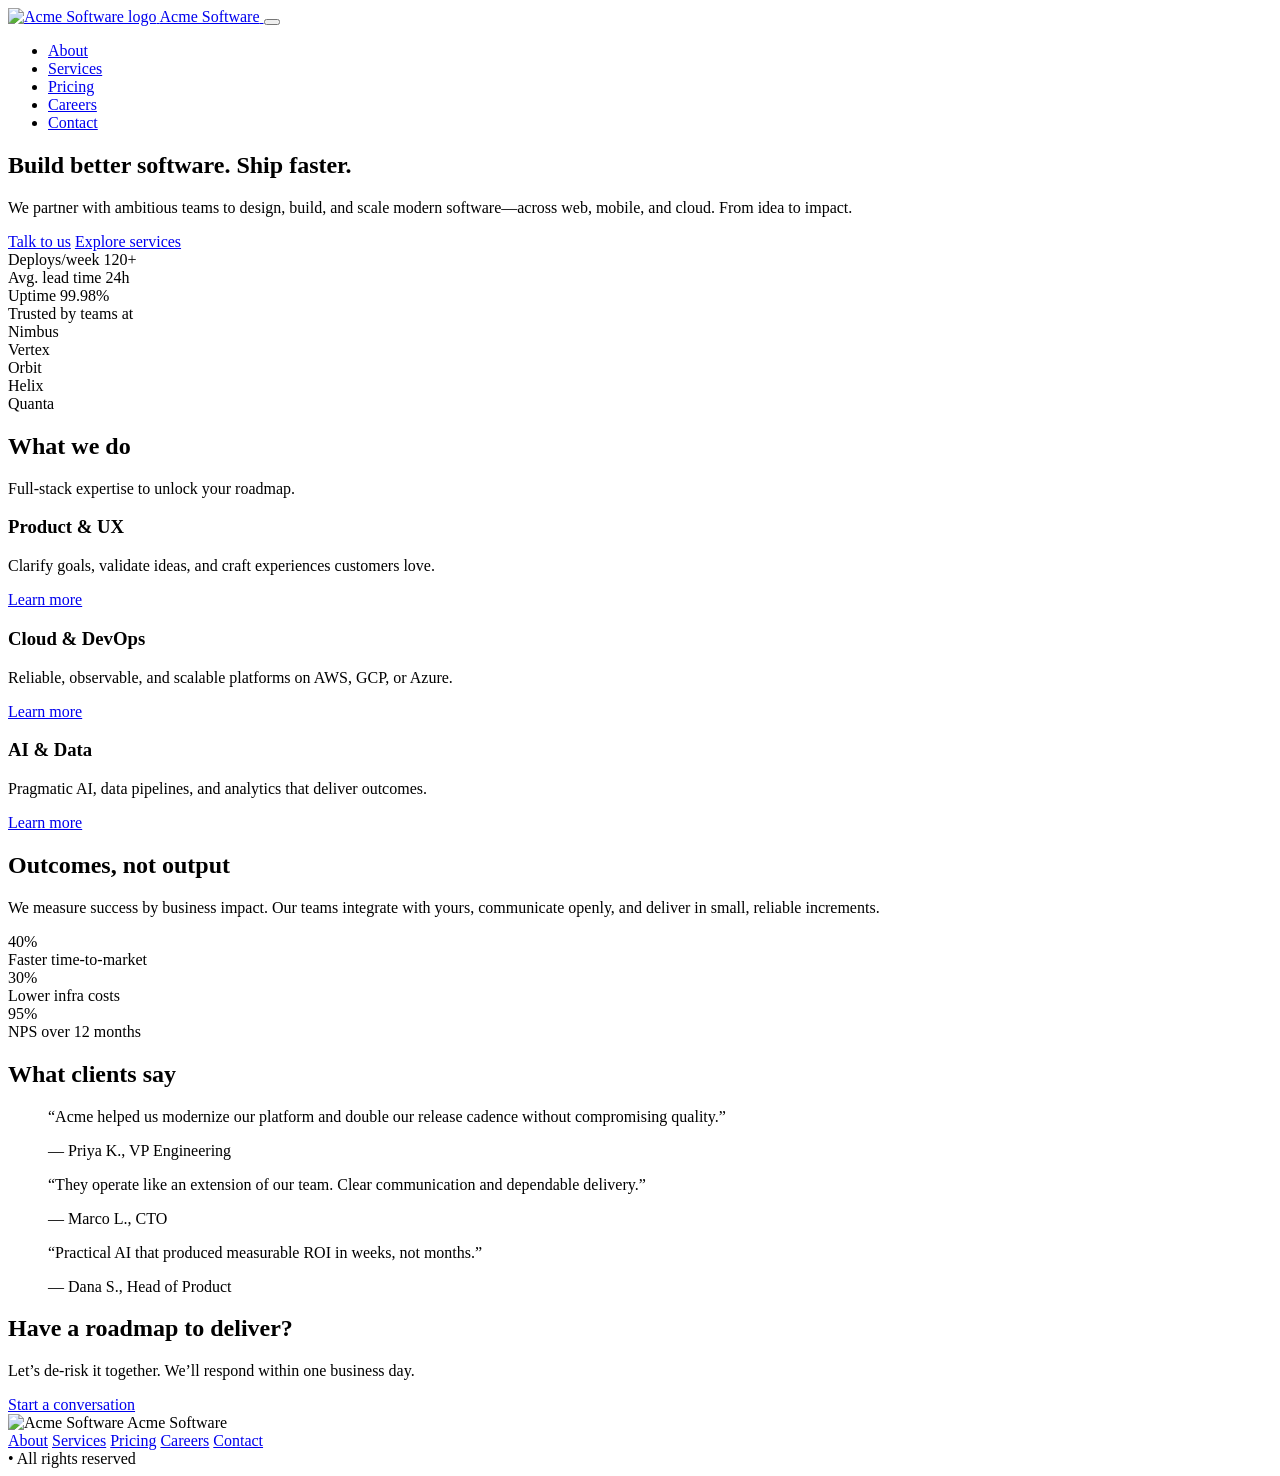
==== website/index.html @ 190fca0d "Checkpoint before follow-up message Co-authored-by: ambujcool4u <ambujcool4u@gmail.com>" ====
<!DOCTYPE html>
<html lang="en">
  <head>
    <meta charset="utf-8" />
    <meta name="viewport" content="width=device-width, initial-scale=1" />
    <title>Acme Software — Build Better, Ship Faster</title>
    <meta name="description" content="Acme Software helps teams design, build, and scale modern software with confidence. Services include product design, cloud, DevOps, and AI." />
    <link rel="icon" href="/website/assets/img/logo.svg" type="image/svg+xml" />
    <link rel="preload" href="/website/assets/css/styles.css" as="style" />
    <link rel="stylesheet" href="/website/assets/css/styles.css" />
  </head>
  <body>
    <header class="site-header">
      <div class="container header-inner">
        <a class="brand" href="/website/index.html" aria-label="Acme Software home">
          <img src="/website/assets/img/logo.svg" alt="Acme Software logo" width="32" height="32" />
          <span>Acme Software</span>
        </a>
        <button class="nav-toggle" aria-expanded="false" aria-controls="site-nav" aria-label="Toggle navigation">
          <span class="nav-toggle-bar"></span>
          <span class="nav-toggle-bar"></span>
          <span class="nav-toggle-bar"></span>
        </button>
        <nav id="site-nav" class="site-nav">
          <ul>
            <li><a href="/website/about.html">About</a></li>
            <li><a href="/website/services.html">Services</a></li>
            <li><a href="/website/pricing.html">Pricing</a></li>
            <li><a href="/website/careers.html">Careers</a></li>
            <li><a href="/website/contact.html" class="btn btn-sm btn-primary">Contact</a></li>
          </ul>
        </nav>
      </div>
    </header>

    <main>
      <section class="hero">
        <div class="container hero-inner">
          <div class="hero-copy">
            <h1>Build better software. Ship faster.</h1>
            <p>
              We partner with ambitious teams to design, build, and scale modern
              software—across web, mobile, and cloud. From idea to impact.
            </p>
            <div class="hero-ctas">
              <a href="/website/contact.html" class="btn btn-primary">Talk to us</a>
              <a href="/website/services.html" class="btn btn-outline">Explore services</a>
            </div>
          </div>
          <div class="hero-media" aria-hidden="true">
            <div class="hero-card">
              <div class="kpi">
                <span class="kpi-label">Deploys/week</span>
                <span class="kpi-value">120+</span>
              </div>
              <div class="kpi">
                <span class="kpi-label">Avg. lead time</span>
                <span class="kpi-value">24h</span>
              </div>
              <div class="kpi">
                <span class="kpi-label">Uptime</span>
                <span class="kpi-value">99.98%</span>
              </div>
            </div>
          </div>
        </div>
      </section>

      <section class="logos" aria-label="Customer logos">
        <div class="container logos-grid">
          <span>Trusted by teams at</span>
          <div class="logo-row">
            <div class="logo-badge">Nimbus</div>
            <div class="logo-badge">Vertex</div>
            <div class="logo-badge">Orbit</div>
            <div class="logo-badge">Helix</div>
            <div class="logo-badge">Quanta</div>
          </div>
        </div>
      </section>

      <section class="features">
        <div class="container">
          <div class="section-head">
            <h2>What we do</h2>
            <p>Full-stack expertise to unlock your roadmap.</p>
          </div>
          <div class="grid grid-3">
            <div class="card">
              <h3>Product & UX</h3>
              <p>Clarify goals, validate ideas, and craft experiences customers love.</p>
              <a class="link-arrow" href="/website/services.html#product">Learn more</a>
            </div>
            <div class="card">
              <h3>Cloud & DevOps</h3>
              <p>Reliable, observable, and scalable platforms on AWS, GCP, or Azure.</p>
              <a class="link-arrow" href="/website/services.html#cloud">Learn more</a>
            </div>
            <div class="card">
              <h3>AI & Data</h3>
              <p>Pragmatic AI, data pipelines, and analytics that deliver outcomes.</p>
              <a class="link-arrow" href="/website/services.html#ai">Learn more</a>
            </div>
          </div>
        </div>
      </section>

      <section class="highlight">
        <div class="container highlight-inner">
          <div>
            <h2>Outcomes, not output</h2>
            <p>
              We measure success by business impact. Our teams integrate with yours,
              communicate openly, and deliver in small, reliable increments.
            </p>
          </div>
          <div class="stat-cards">
            <div class="stat">
              <div class="stat-value">40%</div>
              <div class="stat-label">Faster time-to-market</div>
            </div>
            <div class="stat">
              <div class="stat-value">30%</div>
              <div class="stat-label">Lower infra costs</div>
            </div>
            <div class="stat">
              <div class="stat-value">95%</div>
              <div class="stat-label">NPS over 12 months</div>
            </div>
          </div>
        </div>
      </section>

      <section class="testimonials">
        <div class="container">
          <div class="section-head">
            <h2>What clients say</h2>
          </div>
          <div class="testimonial-list">
            <blockquote class="testimonial">
              <p>
                “Acme helped us modernize our platform and double our release
                cadence without compromising quality.”
              </p>
              <footer>— Priya K., VP Engineering</footer>
            </blockquote>
            <blockquote class="testimonial">
              <p>
                “They operate like an extension of our team. Clear communication
                and dependable delivery.”
              </p>
              <footer>— Marco L., CTO</footer>
            </blockquote>
            <blockquote class="testimonial">
              <p>
                “Practical AI that produced measurable ROI in weeks, not months.”
              </p>
              <footer>— Dana S., Head of Product</footer>
            </blockquote>
          </div>
        </div>
      </section>

      <section class="cta">
        <div class="container cta-inner">
          <h2>Have a roadmap to deliver?</h2>
          <p>Let’s de-risk it together. We’ll respond within one business day.</p>
          <a href="/website/contact.html" class="btn btn-primary btn-lg">Start a conversation</a>
        </div>
      </section>
    </main>

    <footer class="site-footer">
      <div class="container footer-inner">
        <div class="footer-brand">
          <img src="/website/assets/img/logo.svg" alt="Acme Software" width="28" height="28" />
          <span>Acme Software</span>
        </div>
        <nav class="footer-nav">
          <a href="/website/about.html">About</a>
          <a href="/website/services.html">Services</a>
          <a href="/website/pricing.html">Pricing</a>
          <a href="/website/careers.html">Careers</a>
          <a href="/website/contact.html">Contact</a>
        </nav>
        <div class="footer-meta">
          <span id="year"></span> • All rights reserved
        </div>
      </div>
    </footer>

    <script src="/website/assets/js/main.js" defer></script>
  </body>
  </html>
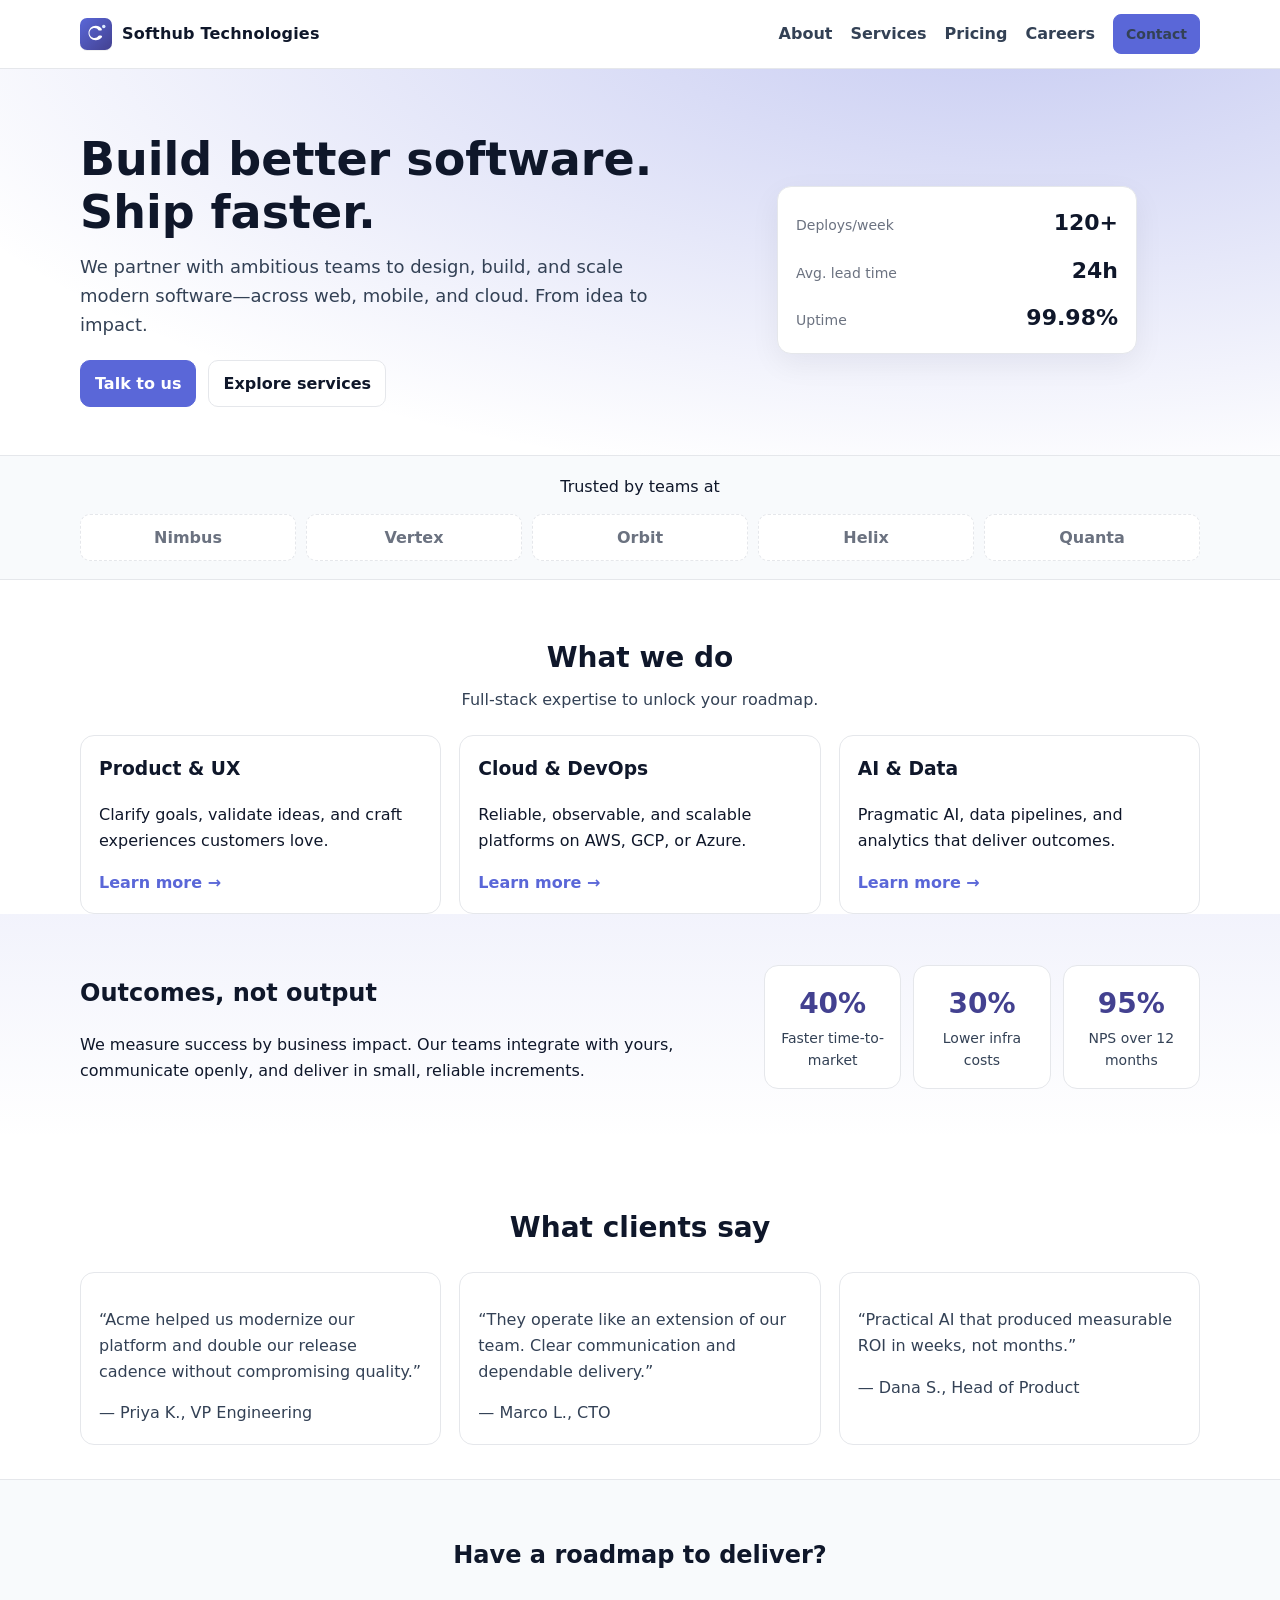
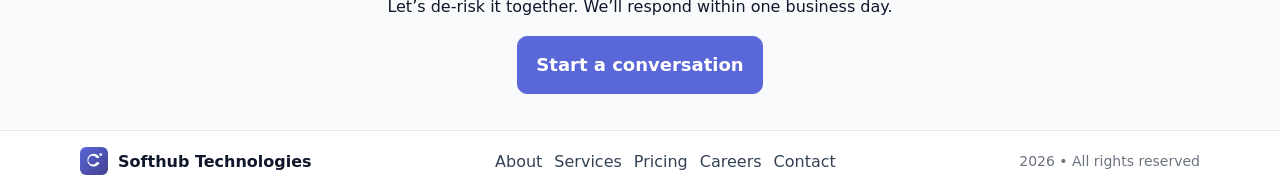
==== commit 031cc31e: "Rebrand website from Acme Software to Softhub Technologies Co-authored-by: ambujcool4u <ambujcool4u@" ====
--- a/website/index.html
+++ b/website/index.html
@@ -3,18 +3,18 @@
   <head>
     <meta charset="utf-8" />
     <meta name="viewport" content="width=device-width, initial-scale=1" />
-    <title>Acme Software — Build Better, Ship Faster</title>
-    <meta name="description" content="Acme Software helps teams design, build, and scale modern software with confidence. Services include product design, cloud, DevOps, and AI." />
-    <link rel="icon" href="/website/assets/img/logo.svg" type="image/svg+xml" />
-    <link rel="preload" href="/website/assets/css/styles.css" as="style" />
-    <link rel="stylesheet" href="/website/assets/css/styles.css" />
+    <title>Softhub Technologies — Build Better, Ship Faster</title>
+    <meta name="description" content="Softhub Technologies helps teams design, build, and scale modern software with confidence. Services include product design, cloud, DevOps, and AI." />
+    <link rel="icon" href="assets/img/logo.svg" type="image/svg+xml" />
+    <link rel="preload" href="assets/css/styles.css" as="style" />
+    <link rel="stylesheet" href="assets/css/styles.css" />
   </head>
   <body>
     <header class="site-header">
       <div class="container header-inner">
-        <a class="brand" href="/website/index.html" aria-label="Acme Software home">
-          <img src="/website/assets/img/logo.svg" alt="Acme Software logo" width="32" height="32" />
-          <span>Acme Software</span>
+        <a class="brand" href="index.html" aria-label="Softhub Technologies home">
+          <img src="assets/img/logo.svg" alt="Softhub Technologies logo" width="32" height="32" />
+          <span>Softhub Technologies</span>
         </a>
         <button class="nav-toggle" aria-expanded="false" aria-controls="site-nav" aria-label="Toggle navigation">
           <span class="nav-toggle-bar"></span>
@@ -23,11 +23,11 @@
         </button>
         <nav id="site-nav" class="site-nav">
           <ul>
-            <li><a href="/website/about.html">About</a></li>
-            <li><a href="/website/services.html">Services</a></li>
-            <li><a href="/website/pricing.html">Pricing</a></li>
-            <li><a href="/website/careers.html">Careers</a></li>
-            <li><a href="/website/contact.html" class="btn btn-sm btn-primary">Contact</a></li>
+            <li><a href="about.html">About</a></li>
+            <li><a href="services.html">Services</a></li>
+            <li><a href="pricing.html">Pricing</a></li>
+            <li><a href="careers.html">Careers</a></li>
+            <li><a href="contact.html" class="btn btn-sm btn-primary">Contact</a></li>
           </ul>
         </nav>
       </div>
@@ -43,8 +43,8 @@
               software—across web, mobile, and cloud. From idea to impact.
             </p>
             <div class="hero-ctas">
-              <a href="/website/contact.html" class="btn btn-primary">Talk to us</a>
-              <a href="/website/services.html" class="btn btn-outline">Explore services</a>
+              <a href="contact.html" class="btn btn-primary">Talk to us</a>
+              <a href="services.html" class="btn btn-outline">Explore services</a>
             </div>
           </div>
           <div class="hero-media" aria-hidden="true">
@@ -89,17 +89,17 @@
             <div class="card">
               <h3>Product & UX</h3>
               <p>Clarify goals, validate ideas, and craft experiences customers love.</p>
-              <a class="link-arrow" href="/website/services.html#product">Learn more</a>
+              <a class="link-arrow" href="services.html#product">Learn more</a>
             </div>
             <div class="card">
               <h3>Cloud & DevOps</h3>
               <p>Reliable, observable, and scalable platforms on AWS, GCP, or Azure.</p>
-              <a class="link-arrow" href="/website/services.html#cloud">Learn more</a>
+              <a class="link-arrow" href="services.html#cloud">Learn more</a>
             </div>
             <div class="card">
               <h3>AI & Data</h3>
               <p>Pragmatic AI, data pipelines, and analytics that deliver outcomes.</p>
-              <a class="link-arrow" href="/website/services.html#ai">Learn more</a>
+              <a class="link-arrow" href="services.html#ai">Learn more</a>
             </div>
           </div>
         </div>
@@ -173,15 +173,15 @@
     <footer class="site-footer">
       <div class="container footer-inner">
         <div class="footer-brand">
-          <img src="/website/assets/img/logo.svg" alt="Acme Software" width="28" height="28" />
-          <span>Acme Software</span>
+          <img src="assets/img/logo.svg" alt="Softhub Technologies" width="28" height="28" />
+          <span>Softhub Technologies</span>
         </div>
         <nav class="footer-nav">
-          <a href="/website/about.html">About</a>
-          <a href="/website/services.html">Services</a>
-          <a href="/website/pricing.html">Pricing</a>
-          <a href="/website/careers.html">Careers</a>
-          <a href="/website/contact.html">Contact</a>
+          <a href="about.html">About</a>
+          <a href="services.html">Services</a>
+          <a href="pricing.html">Pricing</a>
+          <a href="careers.html">Careers</a>
+          <a href="contact.html">Contact</a>
         </nav>
         <div class="footer-meta">
           <span id="year"></span> • All rights reserved
@@ -189,7 +189,7 @@
       </div>
     </footer>
 
-    <script src="/website/assets/js/main.js" defer></script>
+    <script src="assets/js/main.js" defer></script>
   </body>
   </html>
 
--- a/website/assets/css/styles.css
+++ b/website/assets/css/styles.css
@@ -0,0 +1,146 @@
+:root {
+  --brand: #5a67d8;
+  --brand-600: #4c51bf;
+  --brand-700: #434190;
+  --ink: #0f172a;
+  --ink-600: #334155;
+  --muted: #6b7280;
+  --bg: #ffffff;
+  --bg-alt: #f8fafc;
+  --card: #ffffff;
+  --border: #e5e7eb;
+  --success: #059669;
+}
+
+* { box-sizing: border-box; }
+html, body { height: 100%; }
+body {
+  margin: 0;
+  font-family: ui-sans-serif, system-ui, -apple-system, Segoe UI, Roboto, Ubuntu, Cantarell, Noto Sans, Helvetica Neue, Arial, "Apple Color Emoji", "Segoe UI Emoji";
+  color: var(--ink);
+  background: var(--bg);
+  line-height: 1.6;
+}
+
+img { max-width: 100%; display: block; }
+a { color: var(--brand); text-decoration: none; }
+a:hover { text-decoration: underline; }
+
+.container {
+  width: min(1120px, 92%);
+  margin: 0 auto;
+}
+
+/* Header */
+.site-header {
+  position: sticky; top: 0; z-index: 20;
+  background: rgba(255,255,255,0.8);
+  backdrop-filter: saturate(180%) blur(12px);
+  border-bottom: 1px solid var(--border);
+}
+.header-inner { display: flex; align-items: center; justify-content: space-between; padding: 14px 0; }
+.brand { display: inline-flex; align-items: center; gap: 10px; color: inherit; font-weight: 700; letter-spacing: 0.2px; }
+.brand img { filter: drop-shadow(0 1px 0 rgba(0,0,0,0.06)); }
+
+.site-nav ul { display: flex; list-style: none; gap: 18px; padding: 0; margin: 0; align-items: center; }
+.site-nav a { color: var(--ink-600); font-weight: 600; }
+.site-nav a[aria-current="page"] { color: var(--ink); }
+
+.nav-toggle { display: none; background: none; border: 0; padding: 6px; cursor: pointer; }
+.nav-toggle-bar { display: block; width: 22px; height: 2px; background: var(--ink); margin: 5px 0; border-radius: 2px; }
+
+/* Hero */
+.hero { background: radial-gradient(1200px 500px at 80% -20%, rgba(90, 103, 216, 0.35), rgba(255,255,255,0)) no-repeat, var(--bg); }
+.hero-inner { display: grid; grid-template-columns: 1.1fr 0.9fr; gap: 40px; padding: 64px 0 48px; align-items: center; }
+.hero h1 { font-size: clamp(28px, 4vw, 46px); line-height: 1.15; margin: 0 0 14px; }
+.hero p { font-size: clamp(16px, 2vw, 18px); color: var(--ink-600); margin: 0 0 20px; }
+.hero-ctas { display: flex; gap: 12px; flex-wrap: wrap; }
+.hero-media { display: flex; justify-content: center; }
+.hero-card { background: var(--card); border: 1px solid var(--border); border-radius: 14px; padding: 18px; display: grid; gap: 12px; width: min(360px, 100%); box-shadow: 0 10px 30px rgba(17, 24, 39, 0.06); }
+.kpi { display: flex; align-items: baseline; justify-content: space-between; }
+.kpi-label { color: var(--muted); font-size: 14px; }
+.kpi-value { font-weight: 800; font-size: 22px; }
+
+/* Sections */
+.section-head { text-align: center; margin: 56px 0 22px; }
+.section-head h2 { margin: 0 0 6px; font-size: 28px; }
+.section-head p { color: var(--ink-600); margin: 0; }
+
+.logos { border-top: 1px solid var(--border); border-bottom: 1px solid var(--border); background: var(--bg-alt); }
+.logos-grid { display: grid; grid-template-columns: 1fr; gap: 14px; padding: 18px 0; text-align: center; }
+.logo-row { display: grid; grid-template-columns: repeat(5, 1fr); gap: 10px; }
+.logo-badge { background: #fff; border: 1px dashed var(--border); border-radius: 10px; padding: 10px; color: var(--muted); font-weight: 600; }
+
+.grid { display: grid; gap: 18px; }
+.grid-3 { grid-template-columns: repeat(3, 1fr); }
+.card { background: var(--card); border: 1px solid var(--border); border-radius: 14px; padding: 18px; }
+.card h3 { margin-top: 0; }
+.link-arrow { font-weight: 700; }
+.link-arrow::after { content: " →"; }
+
+.highlight { background: linear-gradient(180deg, rgba(90,103,216,0.08), rgba(255,255,255,0)); }
+.highlight-inner { display: grid; grid-template-columns: 1.2fr 0.8fr; gap: 30px; padding: 40px 0; align-items: center; }
+.stat-cards { display: grid; grid-template-columns: repeat(3, 1fr); gap: 12px; }
+.stat { background: var(--card); border: 1px solid var(--border); border-radius: 14px; padding: 16px; text-align: center; }
+.stat-value { font-size: 28px; font-weight: 800; color: var(--brand-700); }
+.stat-label { color: var(--ink-600); font-size: 14px; }
+
+.testimonials { padding: 10px 0 34px; }
+.testimonial-list { display: grid; grid-template-columns: repeat(3, 1fr); gap: 18px; }
+.testimonial { margin: 0; background: var(--card); border: 1px solid var(--border); border-radius: 14px; padding: 18px; color: var(--ink-600); }
+
+.cta { border-top: 1px solid var(--border); background: var(--bg-alt); }
+.cta-inner { text-align: center; padding: 36px 0; }
+
+/* Page patterns */
+.page-hero { background: var(--bg-alt); border-bottom: 1px solid var(--border); }
+.page-hero .container { padding: 26px 0; }
+.content .container { padding: 22px 0; }
+.content.alt { background: var(--bg-alt); border-top: 1px solid var(--border); border-bottom: 1px solid var(--border); }
+.prose h2 { margin-top: 10px; }
+.prose ul { padding-left: 20px; }
+
+/* Footer */
+.site-footer { border-top: 1px solid var(--border); background: #fff; }
+.footer-inner { display: grid; grid-template-columns: auto 1fr auto; gap: 16px; align-items: center; padding: 16px 0; }
+.footer-brand { display: inline-flex; align-items: center; gap: 10px; font-weight: 700; }
+.footer-nav { display: flex; gap: 12px; justify-content: center; }
+.footer-nav a { color: var(--ink-600); }
+.footer-meta { color: var(--muted); font-size: 14px; }
+
+/* Buttons */
+.btn { display: inline-flex; align-items: center; justify-content: center; gap: 8px; font-weight: 700; border-radius: 10px; padding: 10px 14px; border: 1px solid transparent; text-decoration: none; }
+.btn-sm { padding: 8px 12px; border-radius: 8px; font-size: 14px; }
+.btn-lg { padding: 14px 18px; font-size: 18px; }
+.btn-primary { background: var(--brand); color: white; border-color: var(--brand); }
+.btn-primary:hover { background: var(--brand-600); }
+.btn-outline { background: white; color: var(--ink); border-color: var(--border); }
+.btn-outline:hover { border-color: var(--ink-600); }
+
+/* Forms */
+form { display: grid; gap: 12px; width: min(640px, 100%); }
+label { font-weight: 600; }
+input[type="text"], input[type="email"], textarea { width: 100%; padding: 10px 12px; border: 1px solid var(--border); border-radius: 10px; font: inherit; }
+textarea { min-height: 120px; resize: vertical; }
+.form-row { display: grid; grid-template-columns: 1fr 1fr; gap: 12px; }
+.form-help { color: var(--muted); font-size: 14px; }
+.form-success { color: var(--success); font-weight: 700; }
+
+/* Responsive */
+@media (max-width: 900px) {
+  .hero-inner { grid-template-columns: 1fr; padding-top: 40px; }
+  .highlight-inner { grid-template-columns: 1fr; }
+  .stat-cards { grid-template-columns: repeat(3, minmax(0, 1fr)); }
+}
+
+@media (max-width: 720px) {
+  .grid-3 { grid-template-columns: 1fr; }
+  .testimonial-list { grid-template-columns: 1fr; }
+  .logo-row { grid-template-columns: repeat(3, 1fr); }
+  .footer-inner { grid-template-columns: 1fr; text-align: center; }
+  .site-nav { display: none; position: absolute; inset: 56px 0 auto 0; background: #fff; border-bottom: 1px solid var(--border); }
+  .site-nav.open { display: block; }
+  .site-nav ul { flex-direction: column; align-items: stretch; padding: 10px; }
+  .nav-toggle { display: inline-block; }
+}
+
--- a/website/assets/css/styles.css
+++ b/website/assets/css/styles.css
@@ -0,0 +1,146 @@
+:root {
+  --brand: #5a67d8;
+  --brand-600: #4c51bf;
+  --brand-700: #434190;
+  --ink: #0f172a;
+  --ink-600: #334155;
+  --muted: #6b7280;
+  --bg: #ffffff;
+  --bg-alt: #f8fafc;
+  --card: #ffffff;
+  --border: #e5e7eb;
+  --success: #059669;
+}
+
+* { box-sizing: border-box; }
+html, body { height: 100%; }
+body {
+  margin: 0;
+  font-family: ui-sans-serif, system-ui, -apple-system, Segoe UI, Roboto, Ubuntu, Cantarell, Noto Sans, Helvetica Neue, Arial, "Apple Color Emoji", "Segoe UI Emoji";
+  color: var(--ink);
+  background: var(--bg);
+  line-height: 1.6;
+}
+
+img { max-width: 100%; display: block; }
+a { color: var(--brand); text-decoration: none; }
+a:hover { text-decoration: underline; }
+
+.container {
+  width: min(1120px, 92%);
+  margin: 0 auto;
+}
+
+/* Header */
+.site-header {
+  position: sticky; top: 0; z-index: 20;
+  background: rgba(255,255,255,0.8);
+  backdrop-filter: saturate(180%) blur(12px);
+  border-bottom: 1px solid var(--border);
+}
+.header-inner { display: flex; align-items: center; justify-content: space-between; padding: 14px 0; }
+.brand { display: inline-flex; align-items: center; gap: 10px; color: inherit; font-weight: 700; letter-spacing: 0.2px; }
+.brand img { filter: drop-shadow(0 1px 0 rgba(0,0,0,0.06)); }
+
+.site-nav ul { display: flex; list-style: none; gap: 18px; padding: 0; margin: 0; align-items: center; }
+.site-nav a { color: var(--ink-600); font-weight: 600; }
+.site-nav a[aria-current="page"] { color: var(--ink); }
+
+.nav-toggle { display: none; background: none; border: 0; padding: 6px; cursor: pointer; }
+.nav-toggle-bar { display: block; width: 22px; height: 2px; background: var(--ink); margin: 5px 0; border-radius: 2px; }
+
+/* Hero */
+.hero { background: radial-gradient(1200px 500px at 80% -20%, rgba(90, 103, 216, 0.35), rgba(255,255,255,0)) no-repeat, var(--bg); }
+.hero-inner { display: grid; grid-template-columns: 1.1fr 0.9fr; gap: 40px; padding: 64px 0 48px; align-items: center; }
+.hero h1 { font-size: clamp(28px, 4vw, 46px); line-height: 1.15; margin: 0 0 14px; }
+.hero p { font-size: clamp(16px, 2vw, 18px); color: var(--ink-600); margin: 0 0 20px; }
+.hero-ctas { display: flex; gap: 12px; flex-wrap: wrap; }
+.hero-media { display: flex; justify-content: center; }
+.hero-card { background: var(--card); border: 1px solid var(--border); border-radius: 14px; padding: 18px; display: grid; gap: 12px; width: min(360px, 100%); box-shadow: 0 10px 30px rgba(17, 24, 39, 0.06); }
+.kpi { display: flex; align-items: baseline; justify-content: space-between; }
+.kpi-label { color: var(--muted); font-size: 14px; }
+.kpi-value { font-weight: 800; font-size: 22px; }
+
+/* Sections */
+.section-head { text-align: center; margin: 56px 0 22px; }
+.section-head h2 { margin: 0 0 6px; font-size: 28px; }
+.section-head p { color: var(--ink-600); margin: 0; }
+
+.logos { border-top: 1px solid var(--border); border-bottom: 1px solid var(--border); background: var(--bg-alt); }
+.logos-grid { display: grid; grid-template-columns: 1fr; gap: 14px; padding: 18px 0; text-align: center; }
+.logo-row { display: grid; grid-template-columns: repeat(5, 1fr); gap: 10px; }
+.logo-badge { background: #fff; border: 1px dashed var(--border); border-radius: 10px; padding: 10px; color: var(--muted); font-weight: 600; }
+
+.grid { display: grid; gap: 18px; }
+.grid-3 { grid-template-columns: repeat(3, 1fr); }
+.card { background: var(--card); border: 1px solid var(--border); border-radius: 14px; padding: 18px; }
+.card h3 { margin-top: 0; }
+.link-arrow { font-weight: 700; }
+.link-arrow::after { content: " →"; }
+
+.highlight { background: linear-gradient(180deg, rgba(90,103,216,0.08), rgba(255,255,255,0)); }
+.highlight-inner { display: grid; grid-template-columns: 1.2fr 0.8fr; gap: 30px; padding: 40px 0; align-items: center; }
+.stat-cards { display: grid; grid-template-columns: repeat(3, 1fr); gap: 12px; }
+.stat { background: var(--card); border: 1px solid var(--border); border-radius: 14px; padding: 16px; text-align: center; }
+.stat-value { font-size: 28px; font-weight: 800; color: var(--brand-700); }
+.stat-label { color: var(--ink-600); font-size: 14px; }
+
+.testimonials { padding: 10px 0 34px; }
+.testimonial-list { display: grid; grid-template-columns: repeat(3, 1fr); gap: 18px; }
+.testimonial { margin: 0; background: var(--card); border: 1px solid var(--border); border-radius: 14px; padding: 18px; color: var(--ink-600); }
+
+.cta { border-top: 1px solid var(--border); background: var(--bg-alt); }
+.cta-inner { text-align: center; padding: 36px 0; }
+
+/* Page patterns */
+.page-hero { background: var(--bg-alt); border-bottom: 1px solid var(--border); }
+.page-hero .container { padding: 26px 0; }
+.content .container { padding: 22px 0; }
+.content.alt { background: var(--bg-alt); border-top: 1px solid var(--border); border-bottom: 1px solid var(--border); }
+.prose h2 { margin-top: 10px; }
+.prose ul { padding-left: 20px; }
+
+/* Footer */
+.site-footer { border-top: 1px solid var(--border); background: #fff; }
+.footer-inner { display: grid; grid-template-columns: auto 1fr auto; gap: 16px; align-items: center; padding: 16px 0; }
+.footer-brand { display: inline-flex; align-items: center; gap: 10px; font-weight: 700; }
+.footer-nav { display: flex; gap: 12px; justify-content: center; }
+.footer-nav a { color: var(--ink-600); }
+.footer-meta { color: var(--muted); font-size: 14px; }
+
+/* Buttons */
+.btn { display: inline-flex; align-items: center; justify-content: center; gap: 8px; font-weight: 700; border-radius: 10px; padding: 10px 14px; border: 1px solid transparent; text-decoration: none; }
+.btn-sm { padding: 8px 12px; border-radius: 8px; font-size: 14px; }
+.btn-lg { padding: 14px 18px; font-size: 18px; }
+.btn-primary { background: var(--brand); color: white; border-color: var(--brand); }
+.btn-primary:hover { background: var(--brand-600); }
+.btn-outline { background: white; color: var(--ink); border-color: var(--border); }
+.btn-outline:hover { border-color: var(--ink-600); }
+
+/* Forms */
+form { display: grid; gap: 12px; width: min(640px, 100%); }
+label { font-weight: 600; }
+input[type="text"], input[type="email"], textarea { width: 100%; padding: 10px 12px; border: 1px solid var(--border); border-radius: 10px; font: inherit; }
+textarea { min-height: 120px; resize: vertical; }
+.form-row { display: grid; grid-template-columns: 1fr 1fr; gap: 12px; }
+.form-help { color: var(--muted); font-size: 14px; }
+.form-success { color: var(--success); font-weight: 700; }
+
+/* Responsive */
+@media (max-width: 900px) {
+  .hero-inner { grid-template-columns: 1fr; padding-top: 40px; }
+  .highlight-inner { grid-template-columns: 1fr; }
+  .stat-cards { grid-template-columns: repeat(3, minmax(0, 1fr)); }
+}
+
+@media (max-width: 720px) {
+  .grid-3 { grid-template-columns: 1fr; }
+  .testimonial-list { grid-template-columns: 1fr; }
+  .logo-row { grid-template-columns: repeat(3, 1fr); }
+  .footer-inner { grid-template-columns: 1fr; text-align: center; }
+  .site-nav { display: none; position: absolute; inset: 56px 0 auto 0; background: #fff; border-bottom: 1px solid var(--border); }
+  .site-nav.open { display: block; }
+  .site-nav ul { flex-direction: column; align-items: stretch; padding: 10px; }
+  .nav-toggle { display: inline-block; }
+}
+
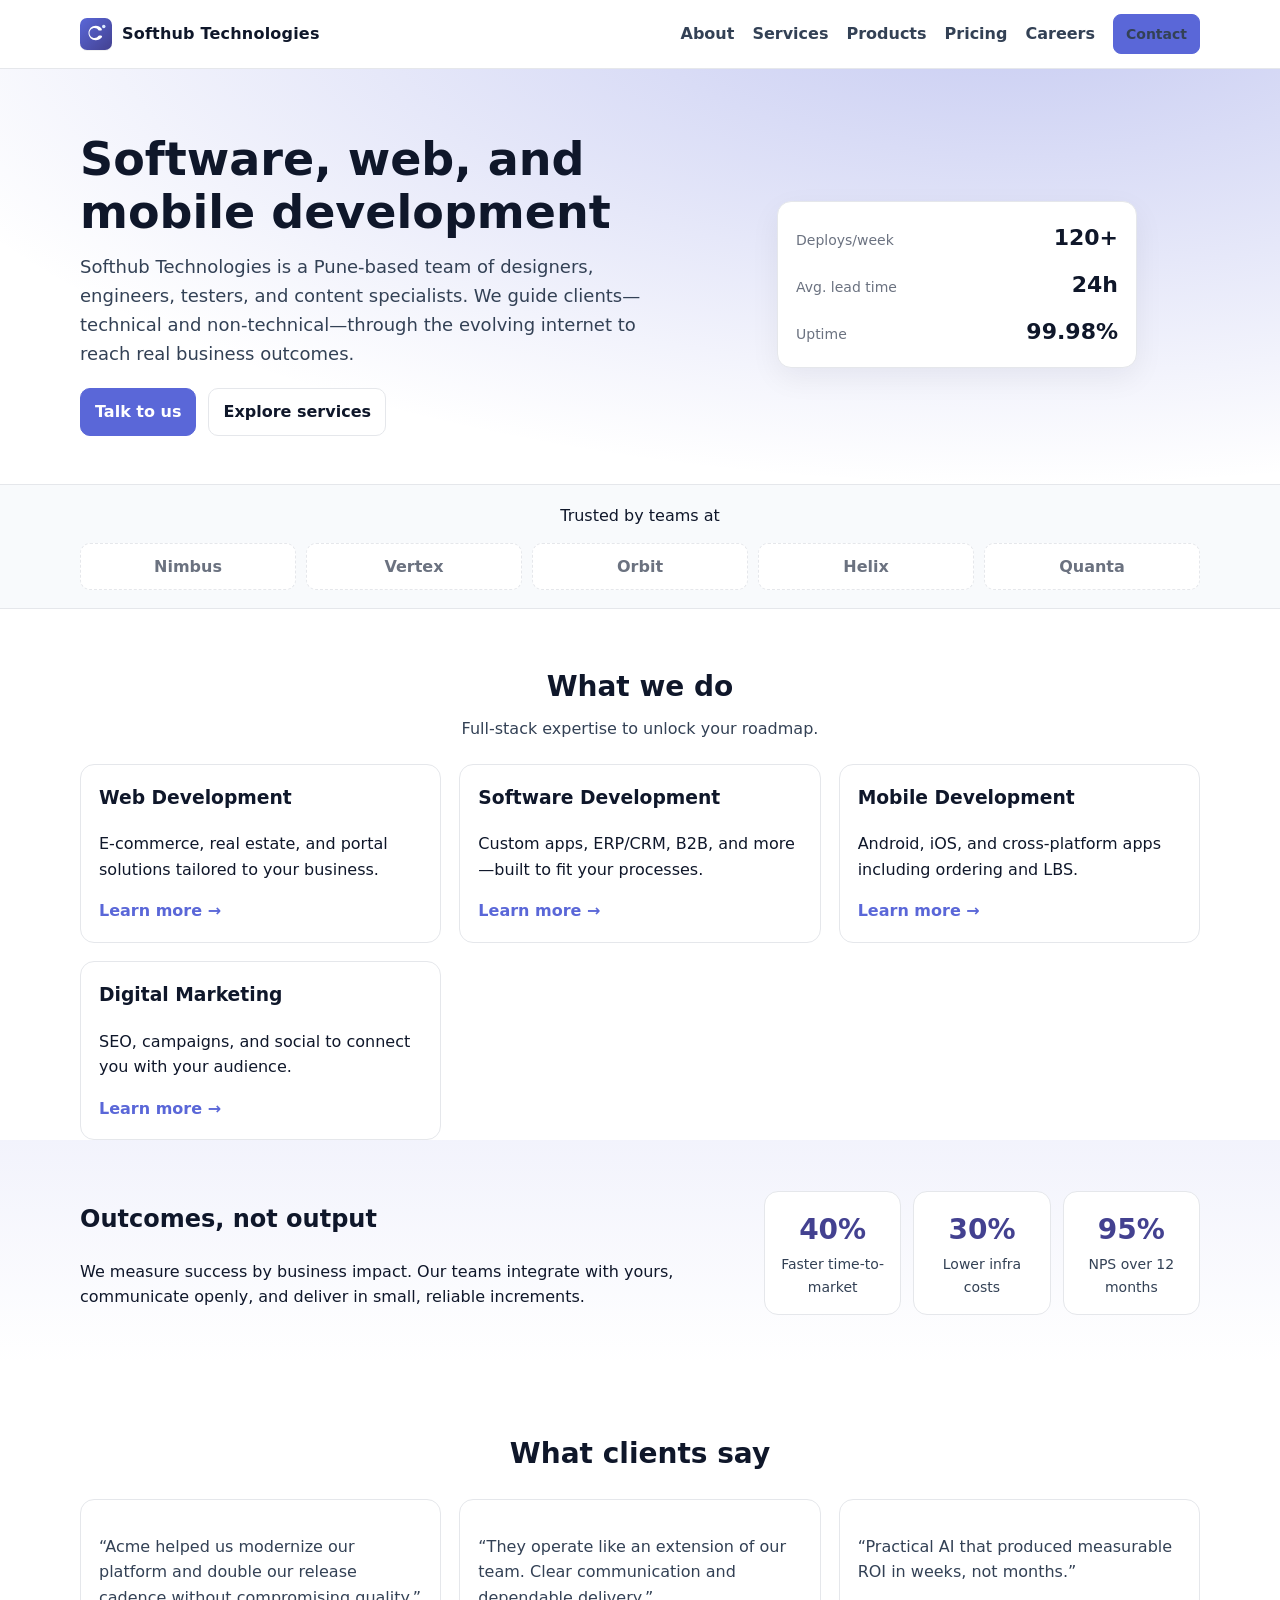
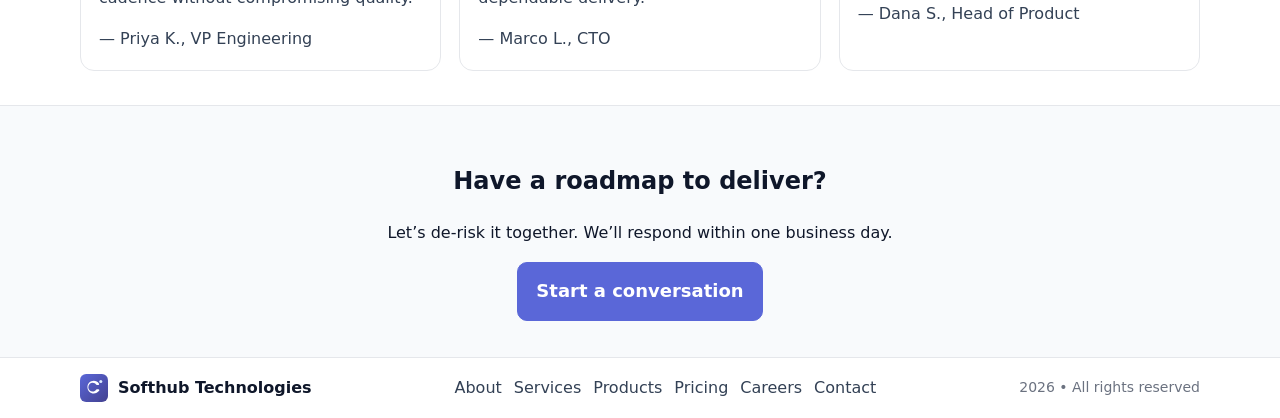
==== commit 7a4d51a6: "Rebrand website with new content, services, and products page Co-authored-by: ambujcool4u <ambujcool" ====
--- a/website/index.html
+++ b/website/index.html
@@ -25,6 +25,7 @@
           <ul>
             <li><a href="about.html">About</a></li>
             <li><a href="services.html">Services</a></li>
+            <li><a href="products.html">Products</a></li>
             <li><a href="pricing.html">Pricing</a></li>
             <li><a href="careers.html">Careers</a></li>
             <li><a href="contact.html" class="btn btn-sm btn-primary">Contact</a></li>
@@ -37,10 +38,11 @@
       <section class="hero">
         <div class="container hero-inner">
           <div class="hero-copy">
-            <h1>Build better software. Ship faster.</h1>
+            <h1>Software, web, and mobile development</h1>
             <p>
-              We partner with ambitious teams to design, build, and scale modern
-              software—across web, mobile, and cloud. From idea to impact.
+              Softhub Technologies is a Pune-based team of designers, engineers, testers,
+              and content specialists. We guide clients—technical and non-technical—through
+              the evolving internet to reach real business outcomes.
             </p>
             <div class="hero-ctas">
               <a href="contact.html" class="btn btn-primary">Talk to us</a>
@@ -87,19 +89,24 @@
           </div>
           <div class="grid grid-3">
             <div class="card">
-              <h3>Product & UX</h3>
-              <p>Clarify goals, validate ideas, and craft experiences customers love.</p>
-              <a class="link-arrow" href="services.html#product">Learn more</a>
-            </div>
-            <div class="card">
-              <h3>Cloud & DevOps</h3>
-              <p>Reliable, observable, and scalable platforms on AWS, GCP, or Azure.</p>
-              <a class="link-arrow" href="services.html#cloud">Learn more</a>
-            </div>
-            <div class="card">
-              <h3>AI & Data</h3>
-              <p>Pragmatic AI, data pipelines, and analytics that deliver outcomes.</p>
-              <a class="link-arrow" href="services.html#ai">Learn more</a>
+              <h3>Web Development</h3>
+              <p>E‑commerce, real estate, and portal solutions tailored to your business.</p>
+              <a class="link-arrow" href="services.html#web">Learn more</a>
+            </div>
+            <div class="card">
+              <h3>Software Development</h3>
+              <p>Custom apps, ERP/CRM, B2B, and more—built to fit your processes.</p>
+              <a class="link-arrow" href="services.html#software">Learn more</a>
+            </div>
+            <div class="card">
+              <h3>Mobile Development</h3>
+              <p>Android, iOS, and cross‑platform apps including ordering and LBS.</p>
+              <a class="link-arrow" href="services.html#mobile">Learn more</a>
+            </div>
+            <div class="card">
+              <h3>Digital Marketing</h3>
+              <p>SEO, campaigns, and social to connect you with your audience.</p>
+              <a class="link-arrow" href="services.html#marketing">Learn more</a>
             </div>
           </div>
         </div>
@@ -165,7 +172,7 @@
         <div class="container cta-inner">
           <h2>Have a roadmap to deliver?</h2>
           <p>Let’s de-risk it together. We’ll respond within one business day.</p>
-          <a href="/website/contact.html" class="btn btn-primary btn-lg">Start a conversation</a>
+          <a href="contact.html" class="btn btn-primary btn-lg">Start a conversation</a>
         </div>
       </section>
     </main>
@@ -179,6 +186,7 @@
         <nav class="footer-nav">
           <a href="about.html">About</a>
           <a href="services.html">Services</a>
+          <a href="products.html">Products</a>
           <a href="pricing.html">Pricing</a>
           <a href="careers.html">Careers</a>
           <a href="contact.html">Contact</a>
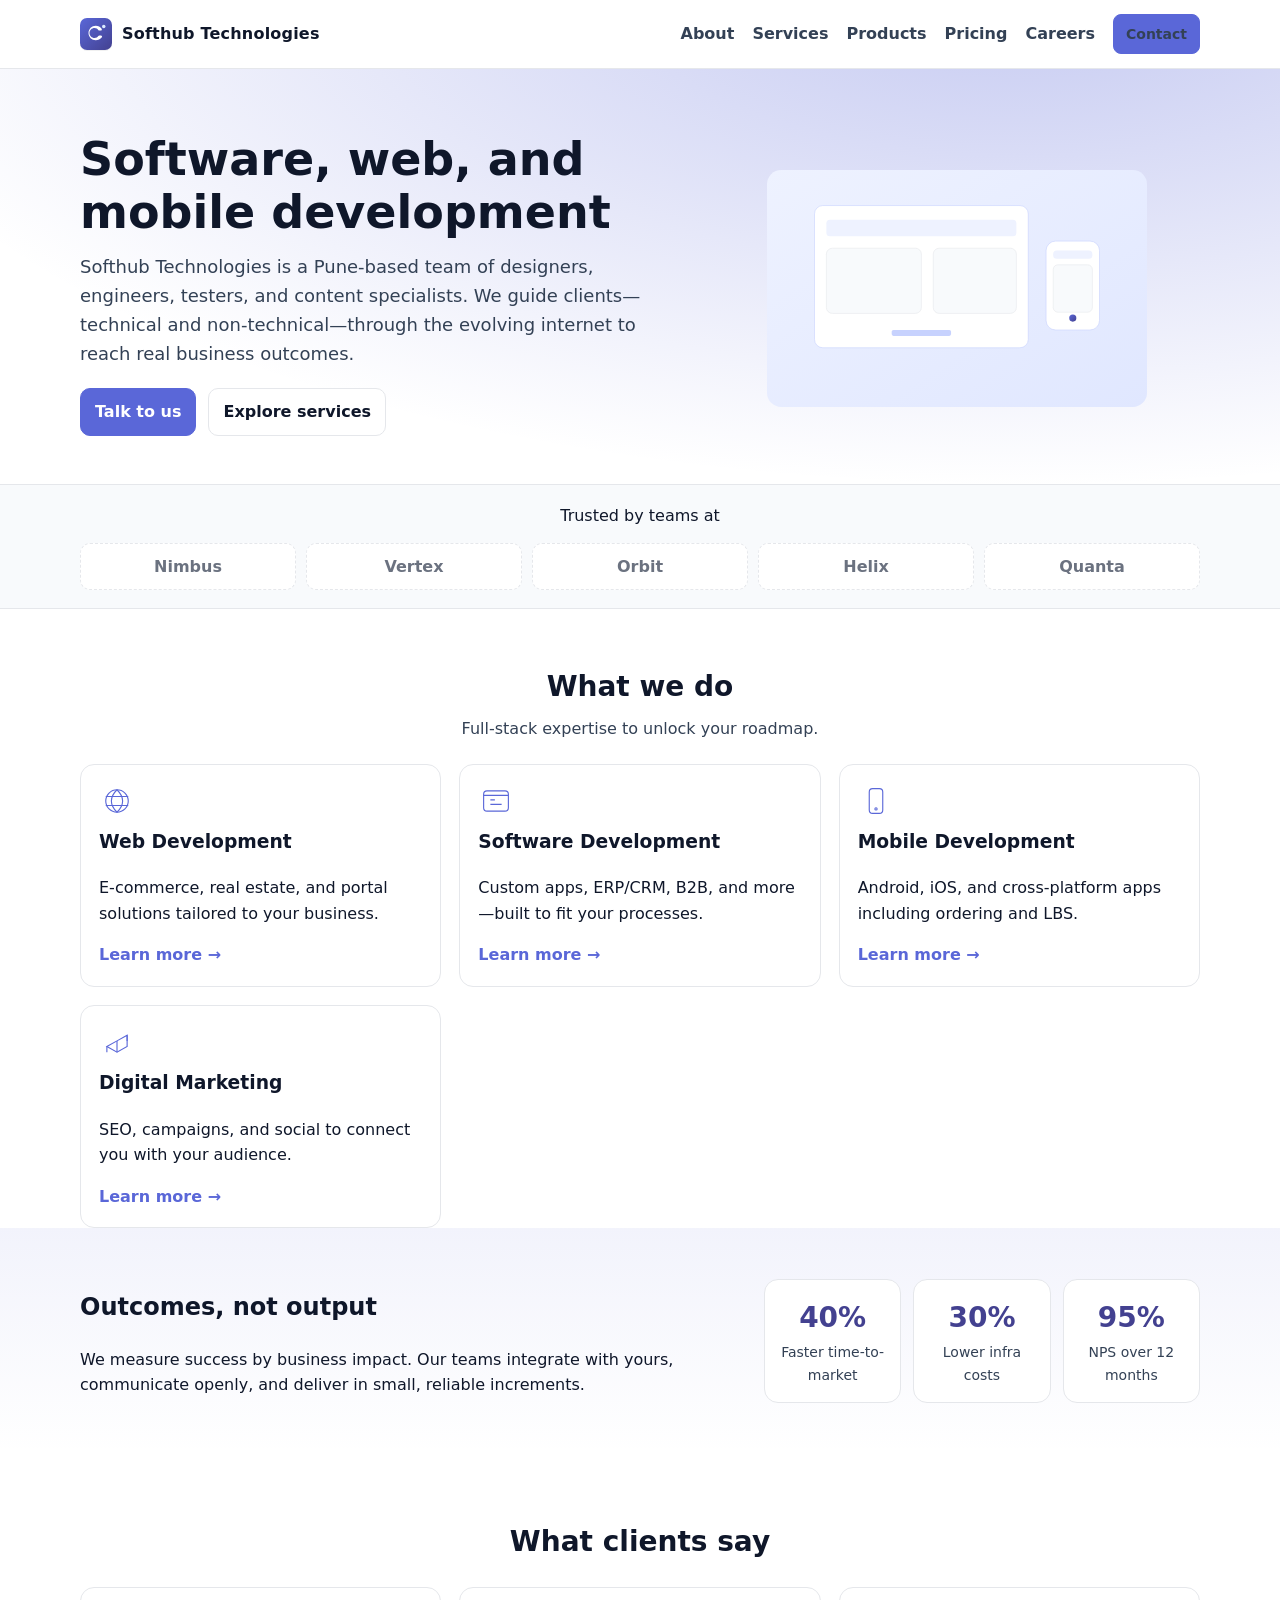
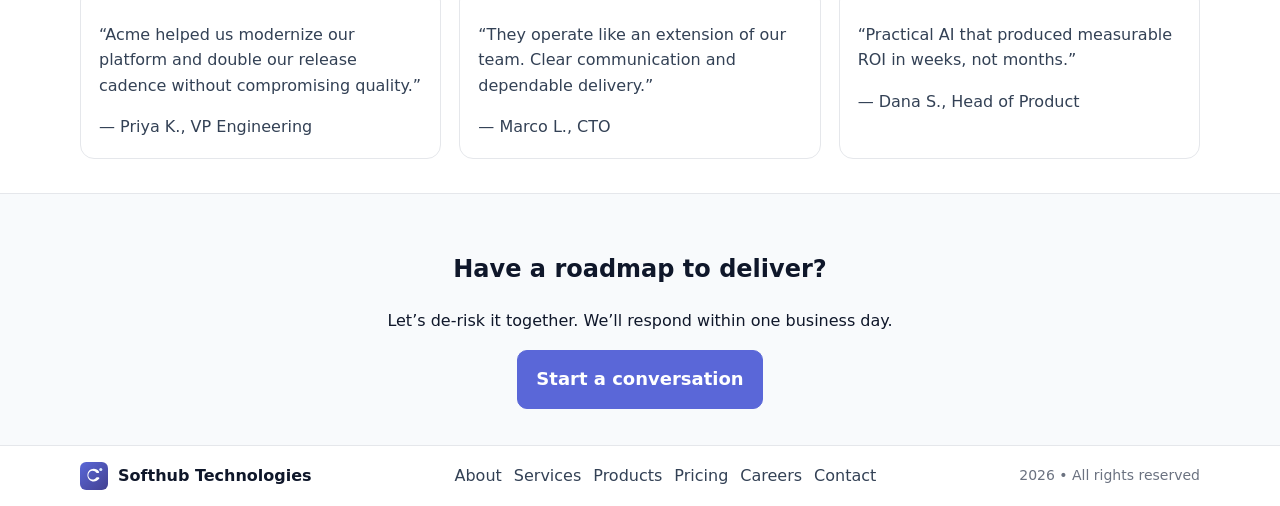
==== commit b3e070b3: "Add services page and icons, update hero section with illustration Co-authored-by: ambujcool4u <ambu" ====
--- a/website/index.html
+++ b/website/index.html
@@ -50,20 +50,7 @@
             </div>
           </div>
           <div class="hero-media" aria-hidden="true">
-            <div class="hero-card">
-              <div class="kpi">
-                <span class="kpi-label">Deploys/week</span>
-                <span class="kpi-value">120+</span>
-              </div>
-              <div class="kpi">
-                <span class="kpi-label">Avg. lead time</span>
-                <span class="kpi-value">24h</span>
-              </div>
-              <div class="kpi">
-                <span class="kpi-label">Uptime</span>
-                <span class="kpi-value">99.98%</span>
-              </div>
-            </div>
+            <img class="hero-illustration" src="assets/img/devices.svg" alt="" />
           </div>
         </div>
       </section>
@@ -89,21 +76,25 @@
           </div>
           <div class="grid grid-3">
             <div class="card">
+              <img class="icon" src="assets/img/service-web.svg" alt="" />
               <h3>Web Development</h3>
               <p>E‑commerce, real estate, and portal solutions tailored to your business.</p>
               <a class="link-arrow" href="services.html#web">Learn more</a>
             </div>
             <div class="card">
+              <img class="icon" src="assets/img/service-software.svg" alt="" />
               <h3>Software Development</h3>
               <p>Custom apps, ERP/CRM, B2B, and more—built to fit your processes.</p>
               <a class="link-arrow" href="services.html#software">Learn more</a>
             </div>
             <div class="card">
+              <img class="icon" src="assets/img/service-mobile.svg" alt="" />
               <h3>Mobile Development</h3>
               <p>Android, iOS, and cross‑platform apps including ordering and LBS.</p>
               <a class="link-arrow" href="services.html#mobile">Learn more</a>
             </div>
             <div class="card">
+              <img class="icon" src="assets/img/service-marketing.svg" alt="" />
               <h3>Digital Marketing</h3>
               <p>SEO, campaigns, and social to connect you with your audience.</p>
               <a class="link-arrow" href="services.html#marketing">Learn more</a>
--- a/website/assets/css/styles.css
+++ b/website/assets/css/styles.css
@@ -100,6 +100,12 @@
 .prose h2 { margin-top: 10px; }
 .prose ul { padding-left: 20px; }
 
+/* Imagery */
+.card .icon { width: 36px; height: 36px; margin-bottom: 8px; }
+.section-icon { width: 44px; height: 44px; margin: 6px 0 8px; opacity: 0.9; }
+.product-icon { width: 40px; height: 40px; margin-bottom: 8px; }
+.hero-illustration { max-width: 380px; width: 100%; margin: 8px auto 0; display: block; }
+
 /* Footer */
 .site-footer { border-top: 1px solid var(--border); background: #fff; }
 .footer-inner { display: grid; grid-template-columns: auto 1fr auto; gap: 16px; align-items: center; padding: 16px 0; }
--- a/website/assets/css/styles.css
+++ b/website/assets/css/styles.css
@@ -100,6 +100,12 @@
 .prose h2 { margin-top: 10px; }
 .prose ul { padding-left: 20px; }
 
+/* Imagery */
+.card .icon { width: 36px; height: 36px; margin-bottom: 8px; }
+.section-icon { width: 44px; height: 44px; margin: 6px 0 8px; opacity: 0.9; }
+.product-icon { width: 40px; height: 40px; margin-bottom: 8px; }
+.hero-illustration { max-width: 380px; width: 100%; margin: 8px auto 0; display: block; }
+
 /* Footer */
 .site-footer { border-top: 1px solid var(--border); background: #fff; }
 .footer-inner { display: grid; grid-template-columns: auto 1fr auto; gap: 16px; align-items: center; padding: 16px 0; }
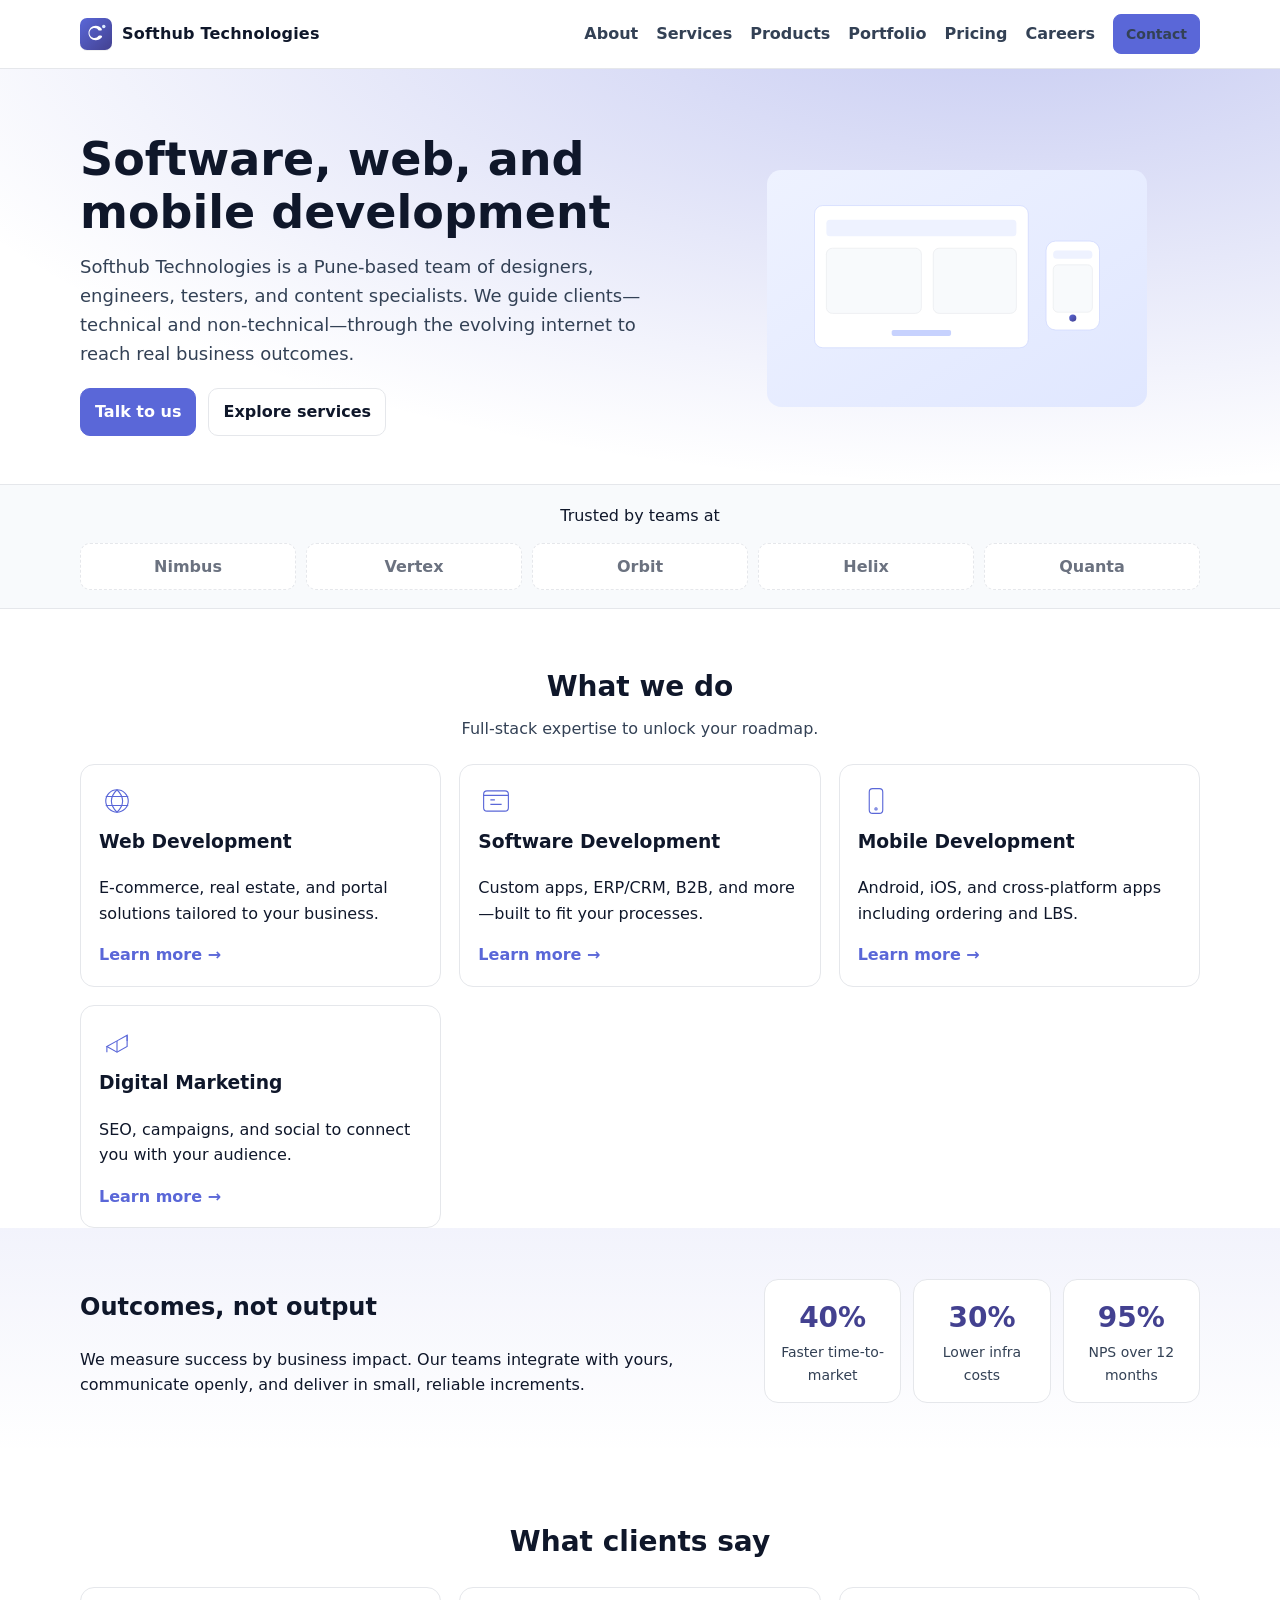
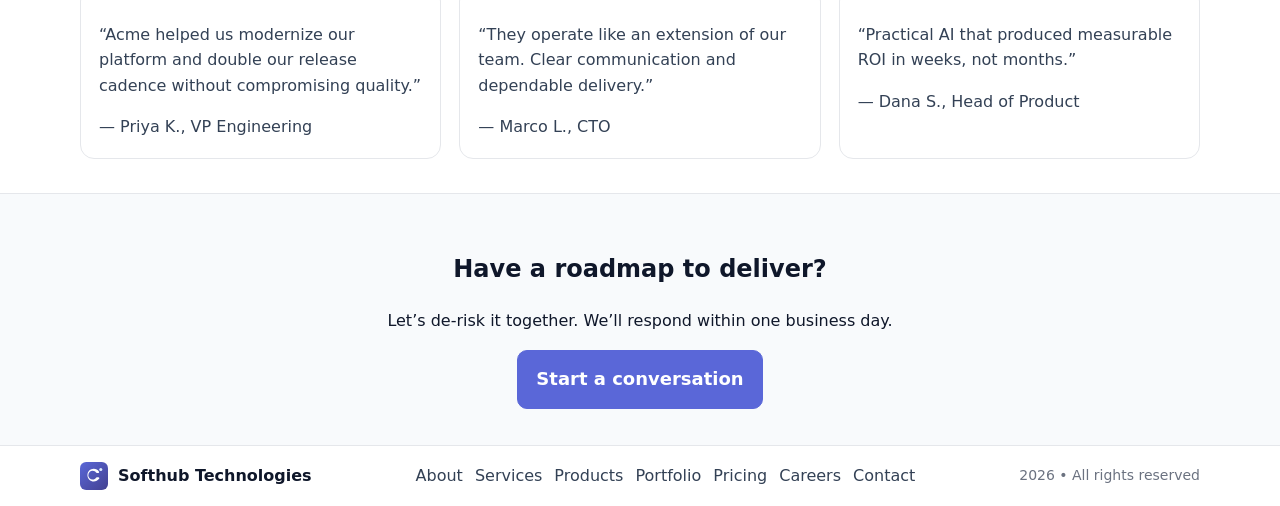
==== commit adda4b35: "Add portfolio page and product icons to website navigation Co-authored-by: ambujcool4u <ambujcool4u@" ====
--- a/website/index.html
+++ b/website/index.html
@@ -26,6 +26,7 @@
             <li><a href="about.html">About</a></li>
             <li><a href="services.html">Services</a></li>
             <li><a href="products.html">Products</a></li>
+            <li><a href="portfolio.html">Portfolio</a></li>
             <li><a href="pricing.html">Pricing</a></li>
             <li><a href="careers.html">Careers</a></li>
             <li><a href="contact.html" class="btn btn-sm btn-primary">Contact</a></li>
@@ -178,6 +179,7 @@
           <a href="about.html">About</a>
           <a href="services.html">Services</a>
           <a href="products.html">Products</a>
+          <a href="portfolio.html">Portfolio</a>
           <a href="pricing.html">Pricing</a>
           <a href="careers.html">Careers</a>
           <a href="contact.html">Contact</a>
